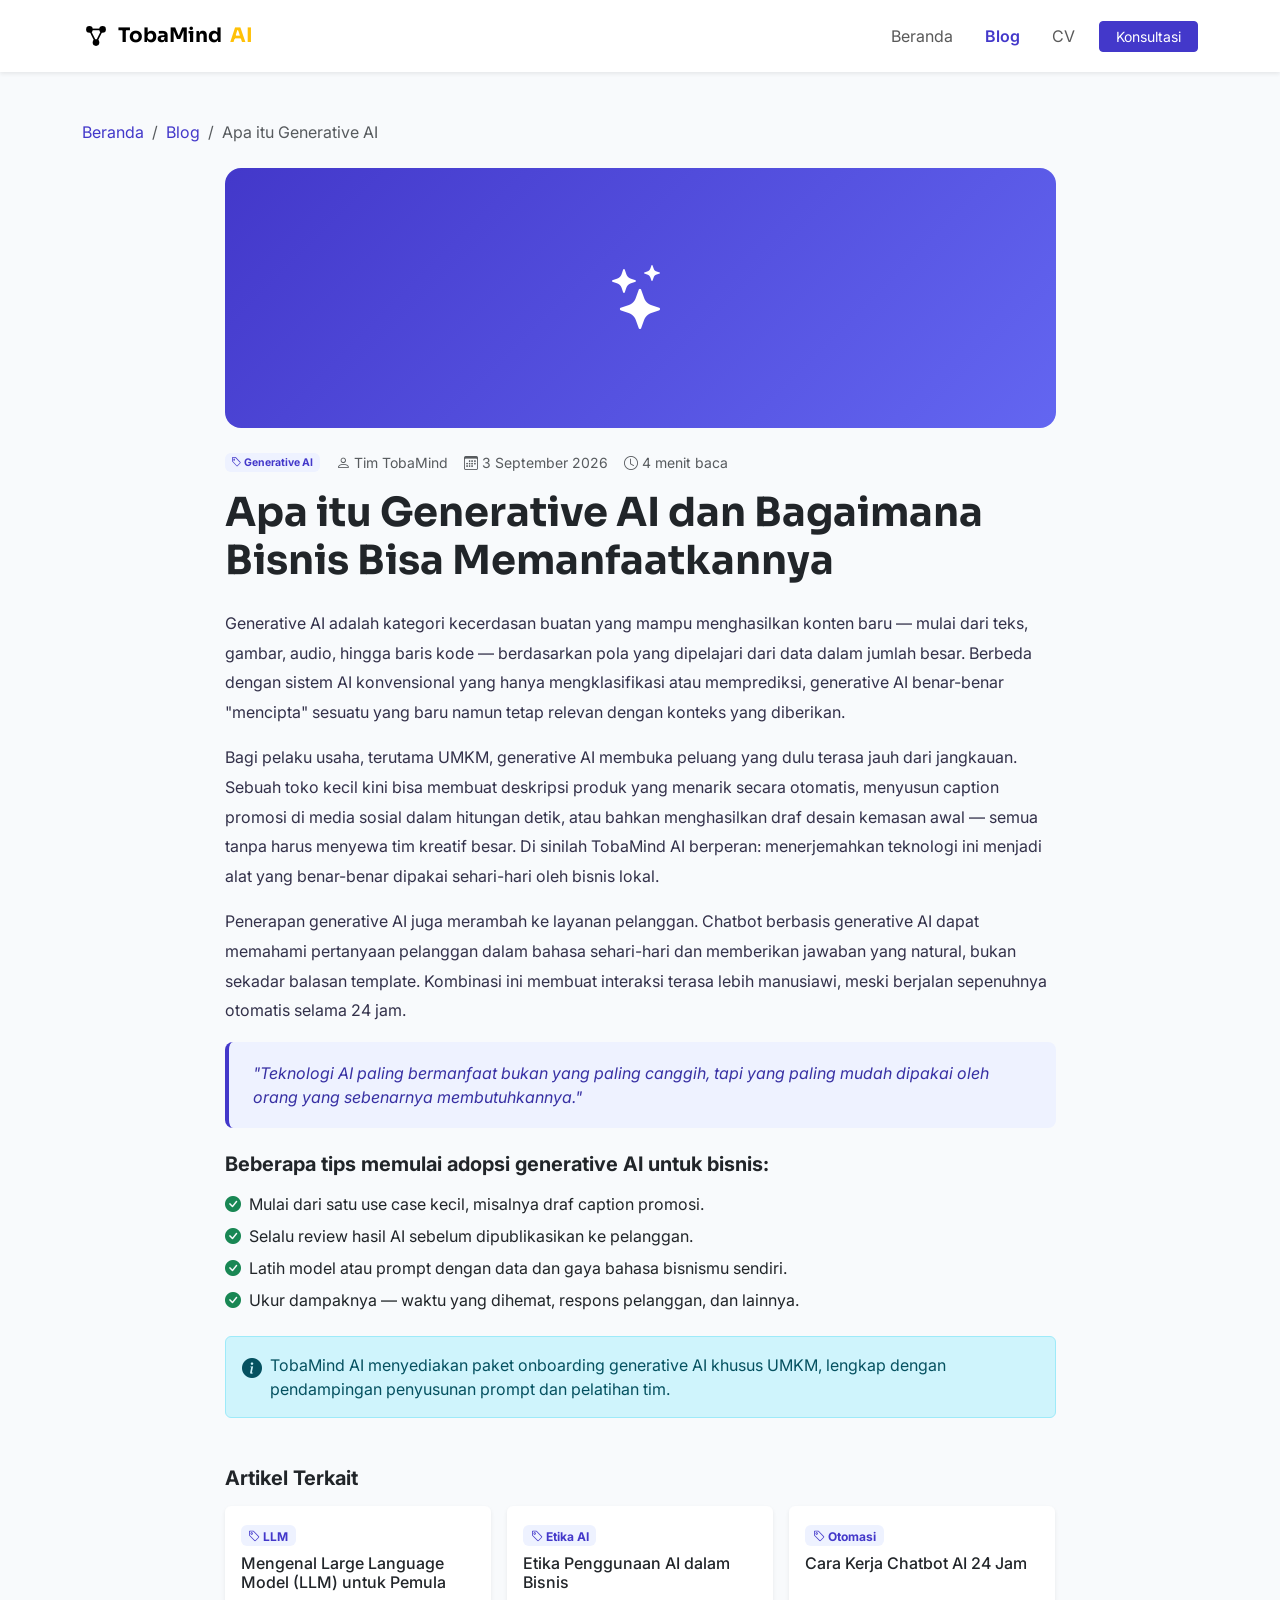
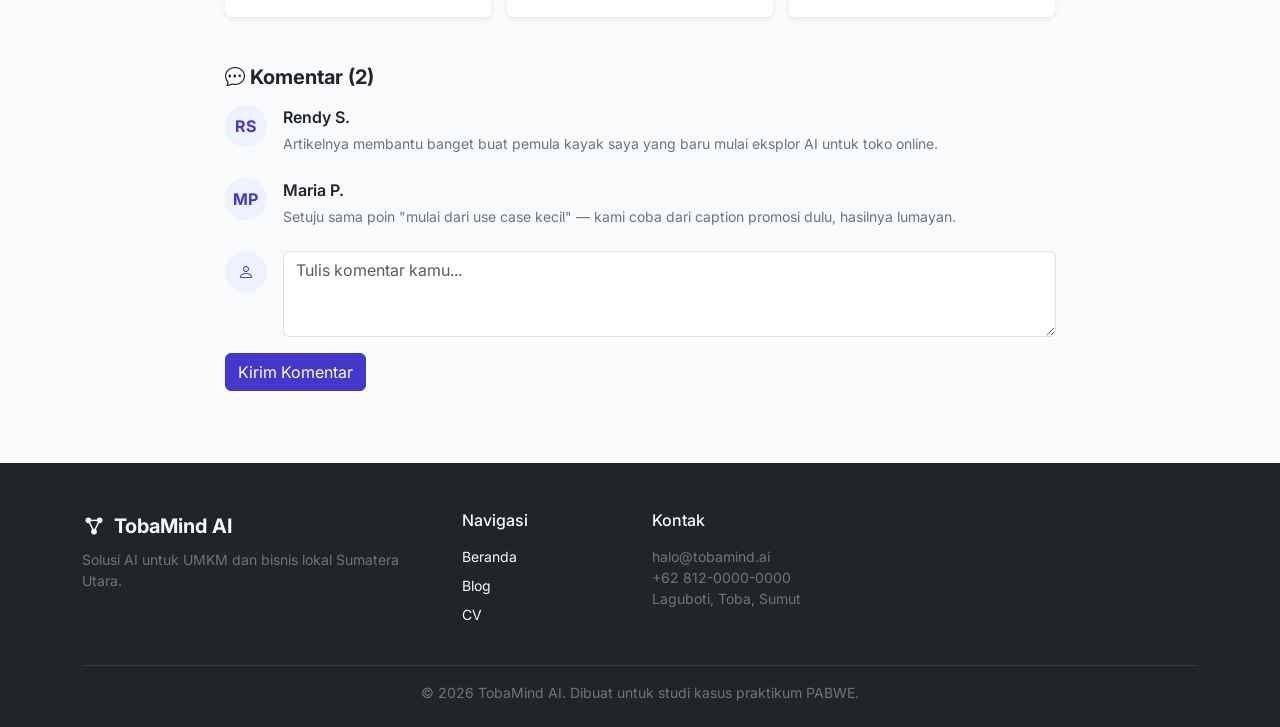
==== blog-detail.html @ 54219b72 "Perrcobaan 1" ====
<!doctype html>
<html lang="id">
<head>
  <meta charset="UTF-8" />
  <meta name="viewport" content="width=device-width, initial-scale=1.0" />
  <title>Apa itu Generative AI? — Blog TobaMind AI</title>

  <link rel="preconnect" href="https://fonts.googleapis.com" />
  <link href="https://fonts.googleapis.com/css2?family=Inter:wght@400;500;600&family=Sora:wght@600;700;800&display=swap" rel="stylesheet" />

  <link href="https://cdn.jsdelivr.net/npm/bootstrap@5.3.3/dist/css/bootstrap.min.css" rel="stylesheet" />
  <link rel="stylesheet" href="https://cdn.jsdelivr.net/npm/bootstrap-icons@1.11.3/font/bootstrap-icons.css" />

  <style>
    :root {
      --brand: #4338ca;
      --brand-dark: #3730a3;
      --brand-soft: #eef2ff;
      --accent: #f59e0b;
    }
    body { font-family: "Inter", sans-serif; background: #f8fafc; }
    h1, h2, h3, .navbar-brand, .fw-display { font-family: "Sora", sans-serif; }
    .btn-brand { background: var(--brand); border-color: var(--brand); color: #fff; }
    .btn-brand:hover { background: var(--brand-dark); border-color: var(--brand-dark); color: #fff; }
    .text-brand { color: var(--brand) !important; }
    .bg-brand-soft { background: var(--brand-soft) !important; }
    .cover-banner {
      background: linear-gradient(135deg, #4338ca, #6366f1);
      border-radius: 1rem;
      min-height: 260px;
      display: flex;
      align-items: center;
      justify-content: center;
      color: #fff;
      font-size: 4rem;
    }
    .article-body p { line-height: 1.85; color: #33314a; }
    blockquote {
      border-left: 4px solid var(--brand);
      background: var(--brand-soft);
      padding: 1.2rem 1.5rem;
      border-radius: .5rem;
      font-style: italic;
      color: #3730a3;
    }
    .avatar-circle {
      width: 42px; height: 42px; border-radius: 50%;
      background: var(--brand-soft); color: var(--brand);
      display: flex; align-items: center; justify-content: center;
      font-weight: 700; flex-shrink: 0;
    }
    .related-card { transition: transform .2s ease; }
    .related-card:hover { transform: translateY(-4px); }
  </style>
</head>
<body>

  <!-- NAVBAR -->
  <nav class="navbar navbar-expand-lg bg-white shadow-sm sticky-top">
    <div class="container py-2">
      <a class="navbar-brand d-flex align-items-center gap-2 fw-bold" href="index.html">
        <svg width="28" height="28" viewBox="0 0 34 34" xmlns="http://www.w3.org/2000/svg">
          <circle cx="9" cy="9" r="4" fill="currentColor" />
          <circle cx="25" cy="9" r="4" fill="currentColor" />
          <circle cx="17" cy="25" r="4" fill="currentColor" />
          <line x1="9" y1="9" x2="25" y2="9" stroke="currentColor" stroke-width="2" />
          <line x1="9" y1="9" x2="17" y2="25" stroke="currentColor" stroke-width="2" />
          <line x1="25" y1="9" x2="17" y2="25" stroke="currentColor" stroke-width="2" />
        </svg>
        TobaMind <span class="text-warning">AI</span>
      </a>
      <button class="navbar-toggler" type="button" data-bs-toggle="collapse" data-bs-target="#navMain" aria-label="Toggle navigation">
        <span class="navbar-toggler-icon"></span>
      </button>
      <div class="collapse navbar-collapse" id="navMain">
        <ul class="navbar-nav ms-auto align-items-lg-center gap-lg-3">
          <li class="nav-item"><a class="nav-link" href="index.html">Beranda</a></li>
          <li class="nav-item"><a class="nav-link fw-semibold text-brand" href="blog.html">Blog</a></li>
          <li class="nav-item"><a class="nav-link" href="cv.html">CV</a></li>
          <li class="nav-item"><a class="btn btn-brand btn-sm px-3 mt-2 mt-lg-0" href="index.html#kontak">Konsultasi</a></li>
        </ul>
      </div>
    </div>
  </nav>

  <div class="container py-5">

    <!-- Breadcrumb -->
    <nav aria-label="breadcrumb" class="mb-4">
      <ol class="breadcrumb small">
        <li class="breadcrumb-item"><a href="index.html" class="text-brand text-decoration-none">Beranda</a></li>
        <li class="breadcrumb-item"><a href="blog.html" class="text-brand text-decoration-none">Blog</a></li>
        <li class="breadcrumb-item active" aria-current="page">Apa itu Generative AI</li>
      </ol>
    </nav>

    <div class="row justify-content-center">
      <div class="col-lg-9">

        <!-- Cover -->
        <div class="cover-banner mb-4">
          <i class="bi bi-stars"></i>
        </div>

        <!-- Meta -->
        <div class="d-flex flex-wrap align-items-center gap-3 small text-muted mb-3">
          <span class="badge bg-brand-soft text-brand"><i class="bi bi-tag"></i> Generative AI</span>
          <span><i class="bi bi-person"></i> Tim TobaMind</span>
          <span><i class="bi bi-calendar3"></i> 3 September 2026</span>
          <span><i class="bi bi-clock"></i> 4 menit baca</span>
        </div>

        <h1 class="fw-display fw-bold mb-4">Apa itu Generative AI dan Bagaimana Bisnis Bisa Memanfaatkannya</h1>

        <article class="article-body">
          <p>
            Generative AI adalah kategori kecerdasan buatan yang mampu menghasilkan konten baru —
            mulai dari teks, gambar, audio, hingga baris kode — berdasarkan pola yang dipelajari
            dari data dalam jumlah besar. Berbeda dengan sistem AI konvensional yang hanya
            mengklasifikasi atau memprediksi, generative AI benar-benar "mencipta" sesuatu yang
            baru namun tetap relevan dengan konteks yang diberikan.
          </p>
          <p>
            Bagi pelaku usaha, terutama UMKM, generative AI membuka peluang yang dulu terasa
            jauh dari jangkauan. Sebuah toko kecil kini bisa membuat deskripsi produk yang menarik
            secara otomatis, menyusun caption promosi di media sosial dalam hitungan detik, atau
            bahkan menghasilkan draf desain kemasan awal — semua tanpa harus menyewa tim kreatif
            besar. Di sinilah TobaMind AI berperan: menerjemahkan teknologi ini menjadi alat yang
            benar-benar dipakai sehari-hari oleh bisnis lokal.
          </p>
          <p>
            Penerapan generative AI juga merambah ke layanan pelanggan. Chatbot berbasis generative
            AI dapat memahami pertanyaan pelanggan dalam bahasa sehari-hari dan memberikan jawaban
            yang natural, bukan sekadar balasan template. Kombinasi ini membuat interaksi terasa
            lebih manusiawi, meski berjalan sepenuhnya otomatis selama 24 jam.
          </p>

          <blockquote>
            "Teknologi AI paling bermanfaat bukan yang paling canggih, tapi yang paling mudah dipakai
            oleh orang yang sebenarnya membutuhkannya."
          </blockquote>

          <h5 class="fw-bold mt-4 mb-3">Beberapa tips memulai adopsi generative AI untuk bisnis:</h5>
          <ul class="list-unstyled">
            <li class="mb-2"><i class="bi bi-check-circle-fill text-success me-2"></i>Mulai dari satu use case kecil, misalnya draf caption promosi.</li>
            <li class="mb-2"><i class="bi bi-check-circle-fill text-success me-2"></i>Selalu review hasil AI sebelum dipublikasikan ke pelanggan.</li>
            <li class="mb-2"><i class="bi bi-check-circle-fill text-success me-2"></i>Latih model atau prompt dengan data dan gaya bahasa bisnismu sendiri.</li>
            <li class="mb-2"><i class="bi bi-check-circle-fill text-success me-2"></i>Ukur dampaknya — waktu yang dihemat, respons pelanggan, dan lainnya.</li>
          </ul>

          <div class="alert alert-info d-flex gap-2 mt-4" role="alert">
            <i class="bi bi-info-circle-fill fs-5"></i>
            <div>
              TobaMind AI menyediakan paket onboarding generative AI khusus UMKM, lengkap dengan
              pendampingan penyusunan prompt dan pelatihan tim.
            </div>
          </div>
        </article>

        <!-- Artikel terkait -->
        <h5 class="fw-bold mt-5 mb-3">Artikel Terkait</h5>
        <div class="row g-3 mb-5">
          <div class="col-md-4">
            <div class="card related-card h-100 border-0 shadow-sm">
              <div class="card-body">
                <span class="badge bg-brand-soft text-brand mb-2"><i class="bi bi-tag"></i> LLM</span>
                <h6 class="card-title"><a href="blog.html" class="text-dark text-decoration-none">Mengenal Large Language Model (LLM) untuk Pemula</a></h6>
              </div>
            </div>
          </div>
          <div class="col-md-4">
            <div class="card related-card h-100 border-0 shadow-sm">
              <div class="card-body">
                <span class="badge bg-brand-soft text-brand mb-2"><i class="bi bi-tag"></i> Etika AI</span>
                <h6 class="card-title"><a href="blog.html" class="text-dark text-decoration-none">Etika Penggunaan AI dalam Bisnis</a></h6>
              </div>
            </div>
          </div>
          <div class="col-md-4">
            <div class="card related-card h-100 border-0 shadow-sm">
              <div class="card-body">
                <span class="badge bg-brand-soft text-brand mb-2"><i class="bi bi-tag"></i> Otomasi</span>
                <h6 class="card-title"><a href="blog.html" class="text-dark text-decoration-none">Cara Kerja Chatbot AI 24 Jam</a></h6>
              </div>
            </div>
          </div>
        </div>

        <!-- Komentar -->
        <h5 class="fw-bold mb-3"><i class="bi bi-chat-dots"></i> Komentar (2)</h5>

        <div class="d-flex gap-3 mb-4">
          <div class="avatar-circle">RS</div>
          <div>
            <p class="fw-semibold mb-1">Rendy S.</p>
            <p class="text-secondary small mb-0">Artikelnya membantu banget buat pemula kayak saya yang baru mulai eksplor AI untuk toko online.</p>
          </div>
        </div>
        <div class="d-flex gap-3 mb-4">
          <div class="avatar-circle">MP</div>
          <div>
            <p class="fw-semibold mb-1">Maria P.</p>
            <p class="text-secondary small mb-0">Setuju sama poin "mulai dari use case kecil" — kami coba dari caption promosi dulu, hasilnya lumayan.</p>
          </div>
        </div>

        <form class="mt-4" onsubmit="return false;">
          <div class="mb-3 d-flex gap-3 align-items-start">
            <div class="avatar-circle"><i class="bi bi-person"></i></div>
            <textarea class="form-control" rows="3" placeholder="Tulis komentar kamu..."></textarea>
          </div>
          <button type="submit" class="btn btn-brand">Kirim Komentar</button>
        </form>

      </div>
    </div>
  </div>

  <!-- FOOTER -->
  <footer class="bg-dark text-light pt-5 pb-4 mt-4">
    <div class="container">
      <div class="row g-4">
        <div class="col-lg-4">
          <div class="d-flex align-items-center gap-2 fw-bold fs-5 mb-2">
            <svg width="24" height="24" viewBox="0 0 34 34" xmlns="http://www.w3.org/2000/svg">
              <circle cx="9" cy="9" r="4" fill="currentColor" />
              <circle cx="25" cy="9" r="4" fill="currentColor" />
              <circle cx="17" cy="25" r="4" fill="currentColor" />
              <line x1="9" y1="9" x2="25" y2="9" stroke="currentColor" stroke-width="2" />
              <line x1="9" y1="9" x2="17" y2="25" stroke="currentColor" stroke-width="2" />
              <line x1="25" y1="9" x2="17" y2="25" stroke="currentColor" stroke-width="2" />
            </svg>
            TobaMind AI
          </div>
          <p class="text-secondary small">Solusi AI untuk UMKM dan bisnis lokal Sumatera Utara.</p>
        </div>
        <div class="col-6 col-lg-2">
          <h6 class="mb-3">Navigasi</h6>
          <ul class="list-unstyled small">
            <li class="mb-2"><a href="index.html" class="link-light link-underline-opacity-0 text-decoration-none">Beranda</a></li>
            <li class="mb-2"><a href="blog.html" class="link-light link-underline-opacity-0 text-decoration-none">Blog</a></li>
            <li class="mb-2"><a href="cv.html" class="link-light link-underline-opacity-0 text-decoration-none">CV</a></li>
          </ul>
        </div>
        <div class="col-6 col-lg-3">
          <h6 class="mb-3">Kontak</h6>
          <p class="text-secondary small mb-0">halo@tobamind.ai<br />+62 812-0000-0000<br />Laguboti, Toba, Sumut</p>
        </div>
      </div>
      <hr class="border-secondary mt-4 mb-3" />
      <p class="text-center text-secondary small mb-0">&copy; 2026 TobaMind AI. Dibuat untuk studi kasus praktikum PABWE.</p>
    </div>
  </footer>

  <script src="https://cdn.jsdelivr.net/npm/bootstrap@5.3.3/dist/js/bootstrap.bundle.min.js"></script>
</body>
</html>
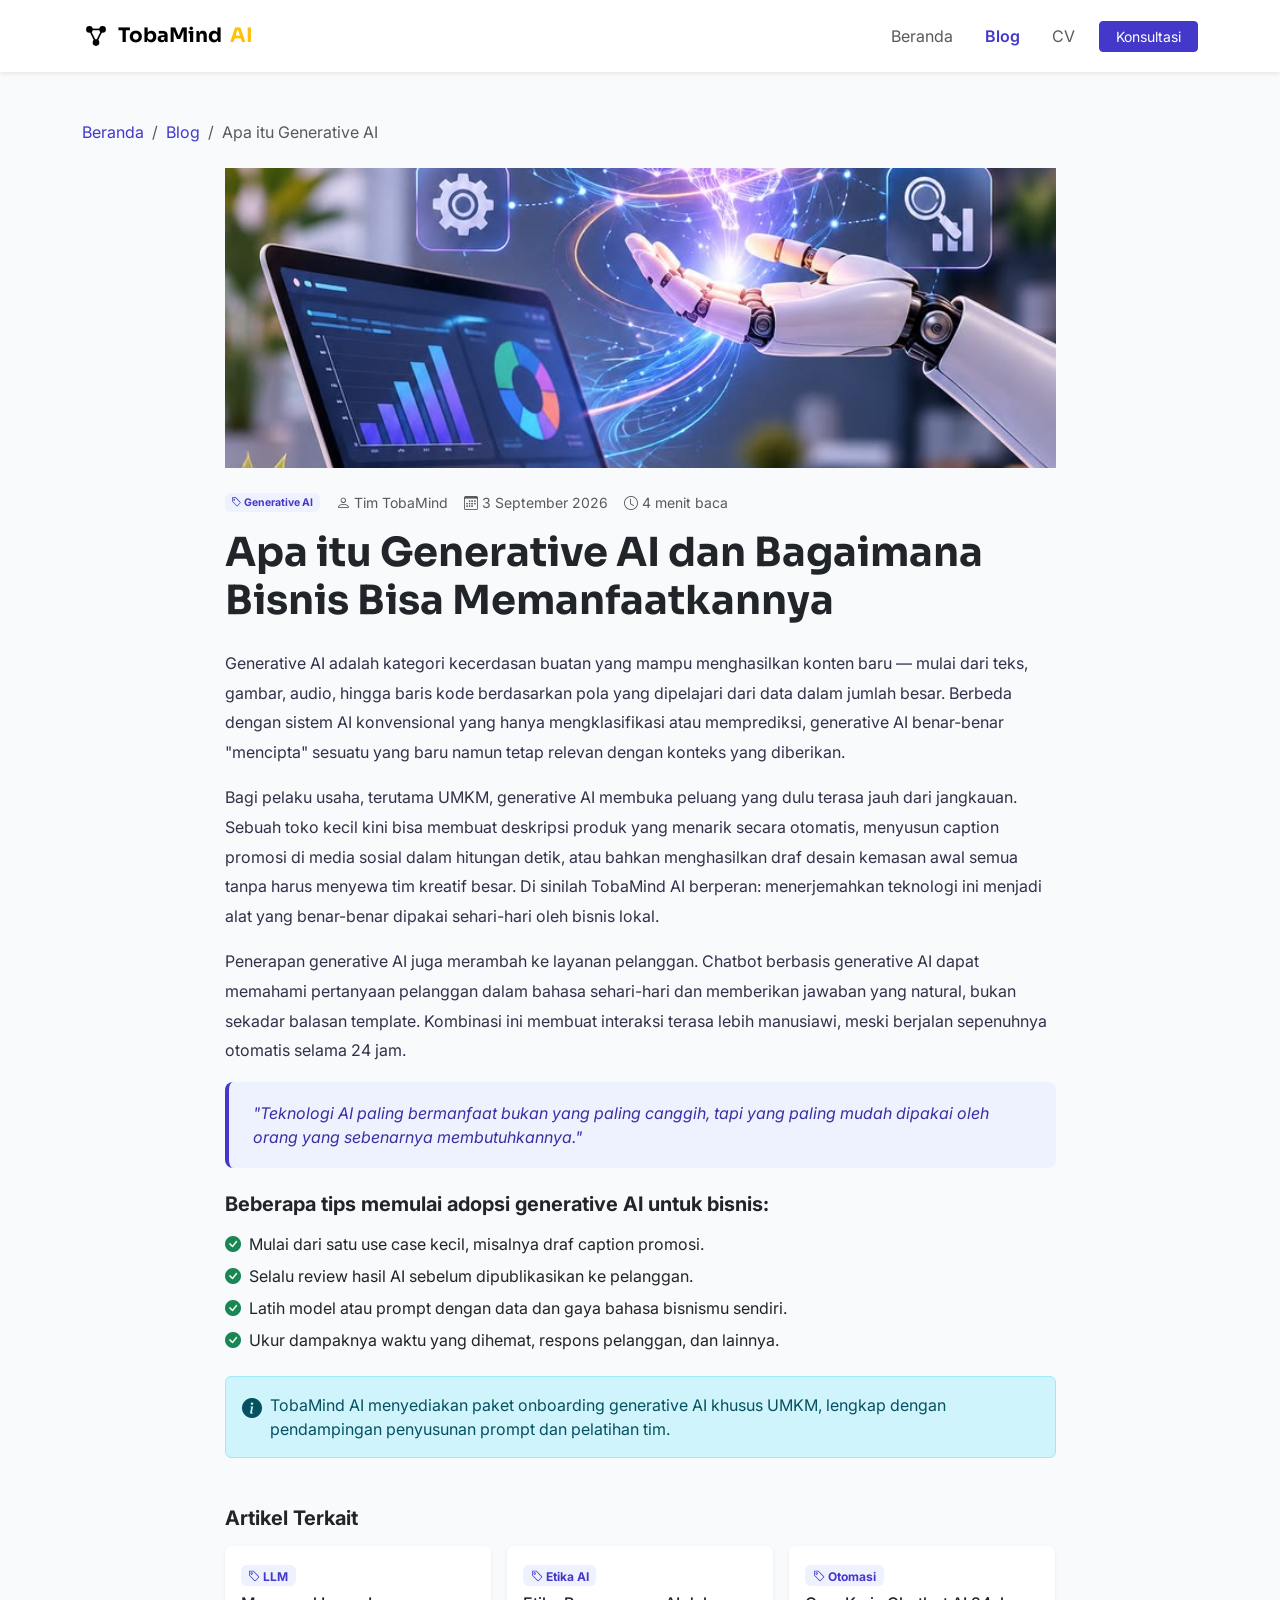
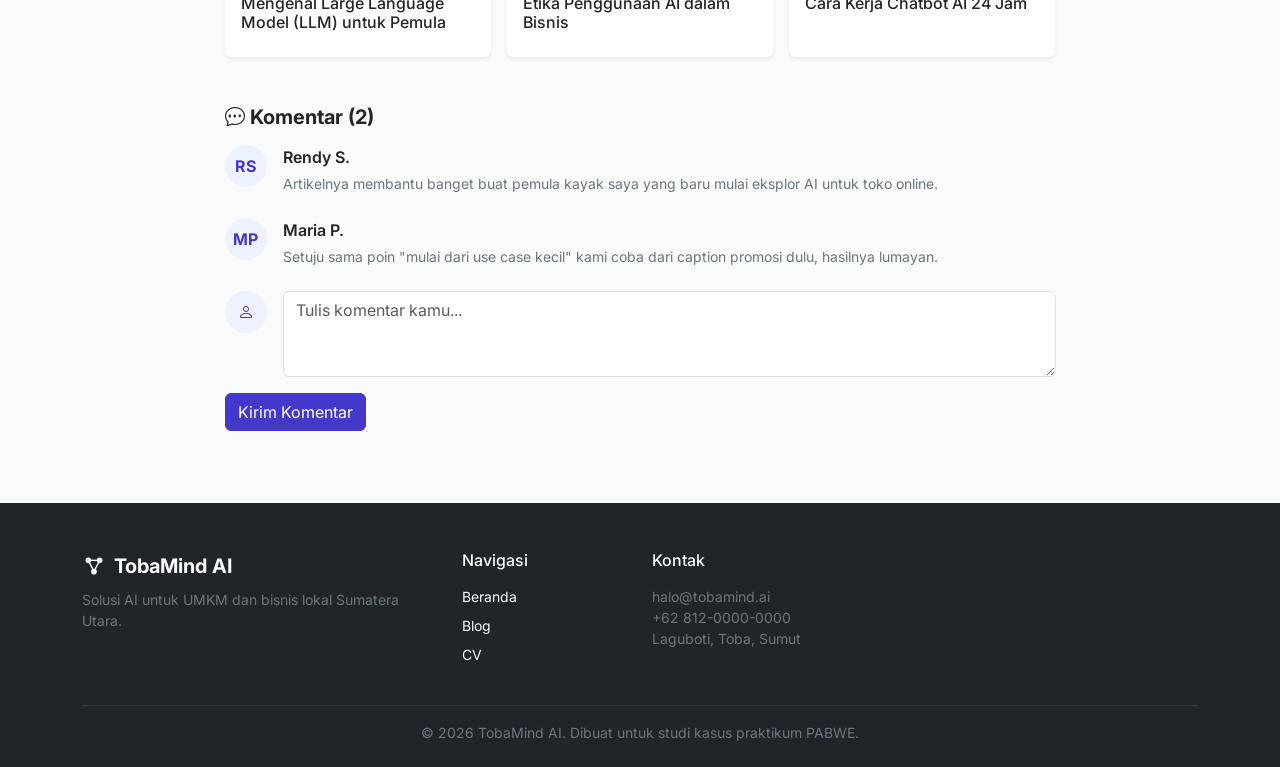
==== commit 670a12cf: "Perbaikan3" ====
--- a/blog-detail.html
+++ b/blog-detail.html
@@ -3,7 +3,7 @@
 <head>
   <meta charset="UTF-8" />
   <meta name="viewport" content="width=device-width, initial-scale=1.0" />
-  <title>Apa itu Generative AI? — Blog TobaMind AI</title>
+  <title>Apa itu Generative AI? Blog TobaMind AI</title>
 
   <link rel="preconnect" href="https://fonts.googleapis.com" />
   <link href="https://fonts.googleapis.com/css2?family=Inter:wght@400;500;600&family=Sora:wght@600;700;800&display=swap" rel="stylesheet" />
@@ -25,14 +25,20 @@
     .text-brand { color: var(--brand) !important; }
     .bg-brand-soft { background: var(--brand-soft) !important; }
     .cover-banner {
-      background: linear-gradient(135deg, #4338ca, #6366f1);
-      border-radius: 1rem;
-      min-height: 260px;
-      display: flex;
-      align-items: center;
-      justify-content: center;
-      color: #fff;
-      font-size: 4rem;
+      width: 100%;
+      height: 300px;
+      border-radius: var(--radius);
+      overflow: hidden;
+      position: relative;
+    }
+
+    .cover-banner img {
+      width: 100%;
+      height: 100%;
+      max-width: none;
+      object-fit: cover;
+      object-position: center;
+      display: block;
     }
     .article-body p { line-height: 1.85; color: #33314a; }
     blockquote {
@@ -99,7 +105,7 @@
 
         <!-- Cover -->
         <div class="cover-banner mb-4">
-          <i class="bi bi-stars"></i>
+          <img src="assets/images/Layar1.jpg" alt="Generative AI">
         </div>
 
         <!-- Meta -->
@@ -108,14 +114,16 @@
           <span><i class="bi bi-person"></i> Tim TobaMind</span>
           <span><i class="bi bi-calendar3"></i> 3 September 2026</span>
           <span><i class="bi bi-clock"></i> 4 menit baca</span>
+          
         </div>
 
         <h1 class="fw-display fw-bold mb-4">Apa itu Generative AI dan Bagaimana Bisnis Bisa Memanfaatkannya</h1>
+        
 
         <article class="article-body">
           <p>
             Generative AI adalah kategori kecerdasan buatan yang mampu menghasilkan konten baru —
-            mulai dari teks, gambar, audio, hingga baris kode — berdasarkan pola yang dipelajari
+            mulai dari teks, gambar, audio, hingga baris kode berdasarkan pola yang dipelajari
             dari data dalam jumlah besar. Berbeda dengan sistem AI konvensional yang hanya
             mengklasifikasi atau memprediksi, generative AI benar-benar "mencipta" sesuatu yang
             baru namun tetap relevan dengan konteks yang diberikan.
@@ -124,7 +132,7 @@
             Bagi pelaku usaha, terutama UMKM, generative AI membuka peluang yang dulu terasa
             jauh dari jangkauan. Sebuah toko kecil kini bisa membuat deskripsi produk yang menarik
             secara otomatis, menyusun caption promosi di media sosial dalam hitungan detik, atau
-            bahkan menghasilkan draf desain kemasan awal — semua tanpa harus menyewa tim kreatif
+            bahkan menghasilkan draf desain kemasan awal semua tanpa harus menyewa tim kreatif
             besar. Di sinilah TobaMind AI berperan: menerjemahkan teknologi ini menjadi alat yang
             benar-benar dipakai sehari-hari oleh bisnis lokal.
           </p>
@@ -145,7 +153,7 @@
             <li class="mb-2"><i class="bi bi-check-circle-fill text-success me-2"></i>Mulai dari satu use case kecil, misalnya draf caption promosi.</li>
             <li class="mb-2"><i class="bi bi-check-circle-fill text-success me-2"></i>Selalu review hasil AI sebelum dipublikasikan ke pelanggan.</li>
             <li class="mb-2"><i class="bi bi-check-circle-fill text-success me-2"></i>Latih model atau prompt dengan data dan gaya bahasa bisnismu sendiri.</li>
-            <li class="mb-2"><i class="bi bi-check-circle-fill text-success me-2"></i>Ukur dampaknya — waktu yang dihemat, respons pelanggan, dan lainnya.</li>
+            <li class="mb-2"><i class="bi bi-check-circle-fill text-success me-2"></i>Ukur dampaknya waktu yang dihemat, respons pelanggan, dan lainnya.</li>
           </ul>
 
           <div class="alert alert-info d-flex gap-2 mt-4" role="alert">
@@ -200,7 +208,7 @@
           <div class="avatar-circle">MP</div>
           <div>
             <p class="fw-semibold mb-1">Maria P.</p>
-            <p class="text-secondary small mb-0">Setuju sama poin "mulai dari use case kecil" — kami coba dari caption promosi dulu, hasilnya lumayan.</p>
+            <p class="text-secondary small mb-0">Setuju sama poin "mulai dari use case kecil" kami coba dari caption promosi dulu, hasilnya lumayan.</p>
           </div>
         </div>
 
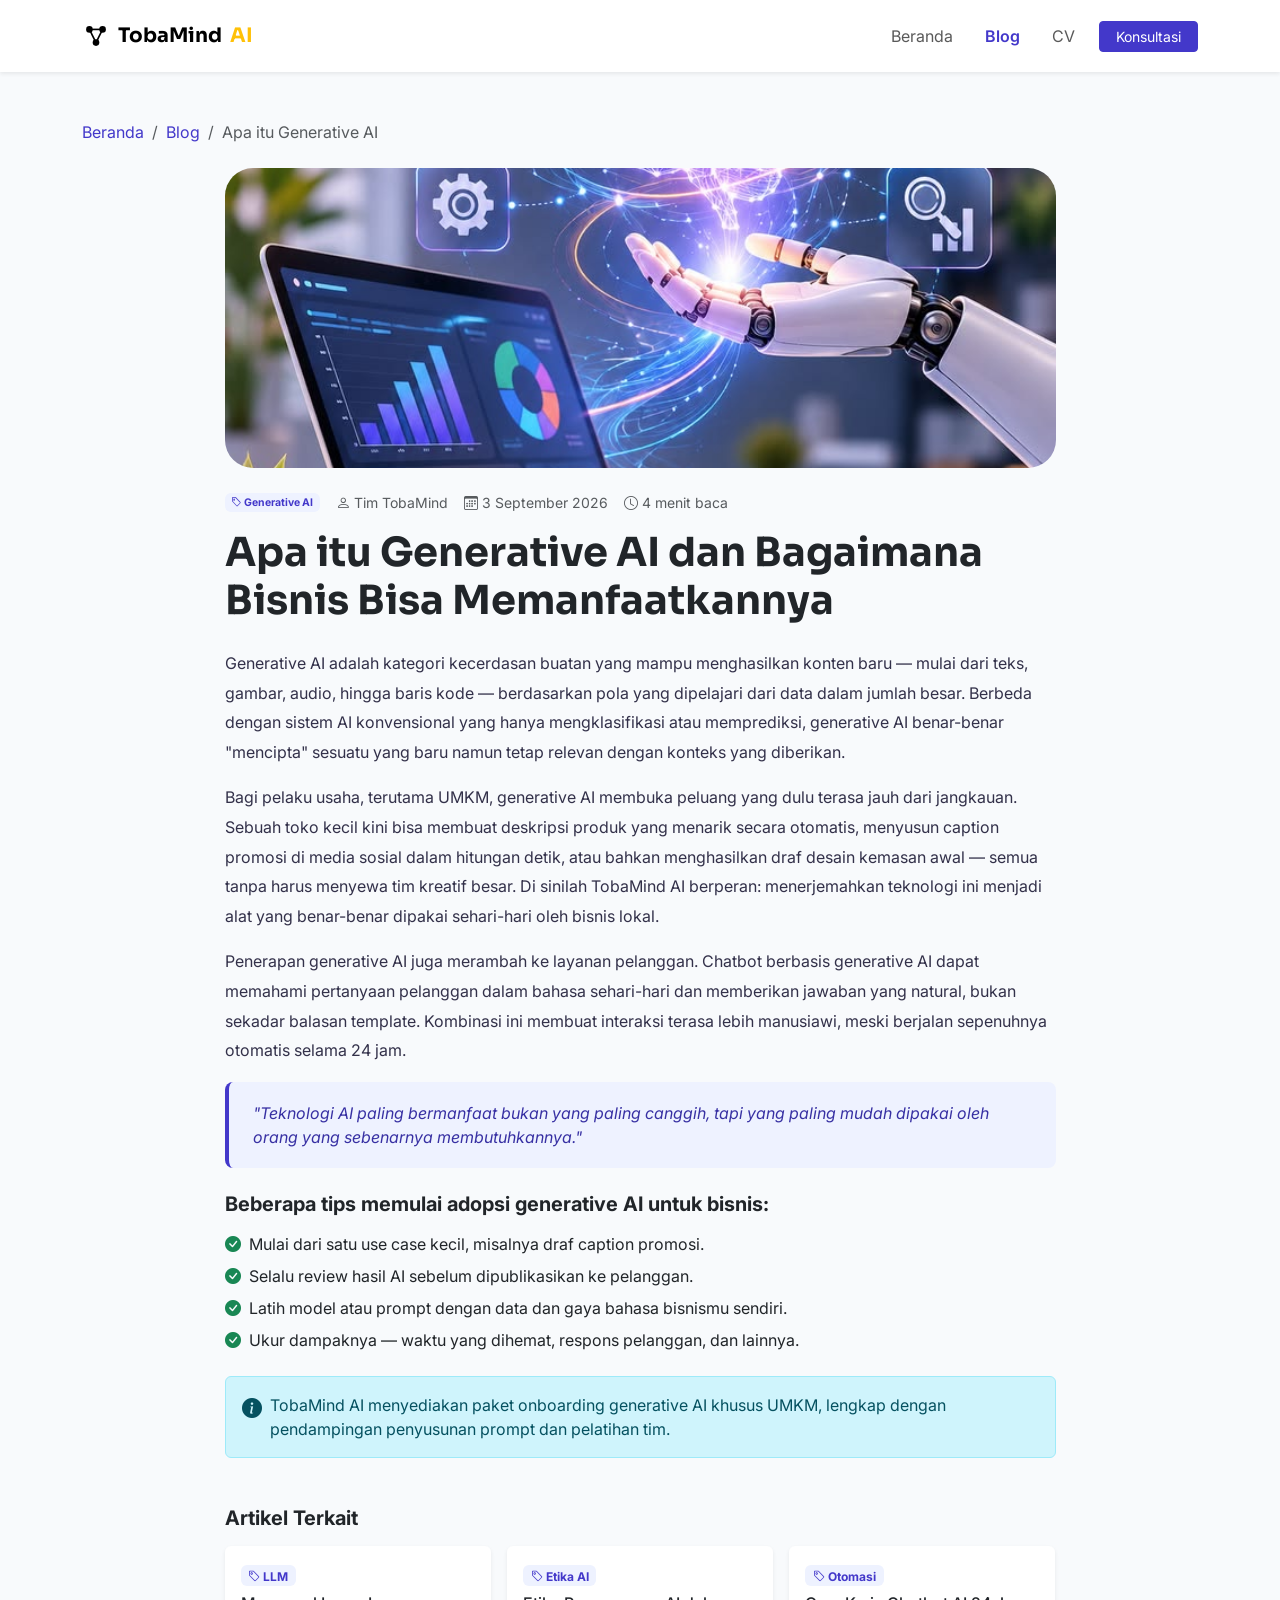
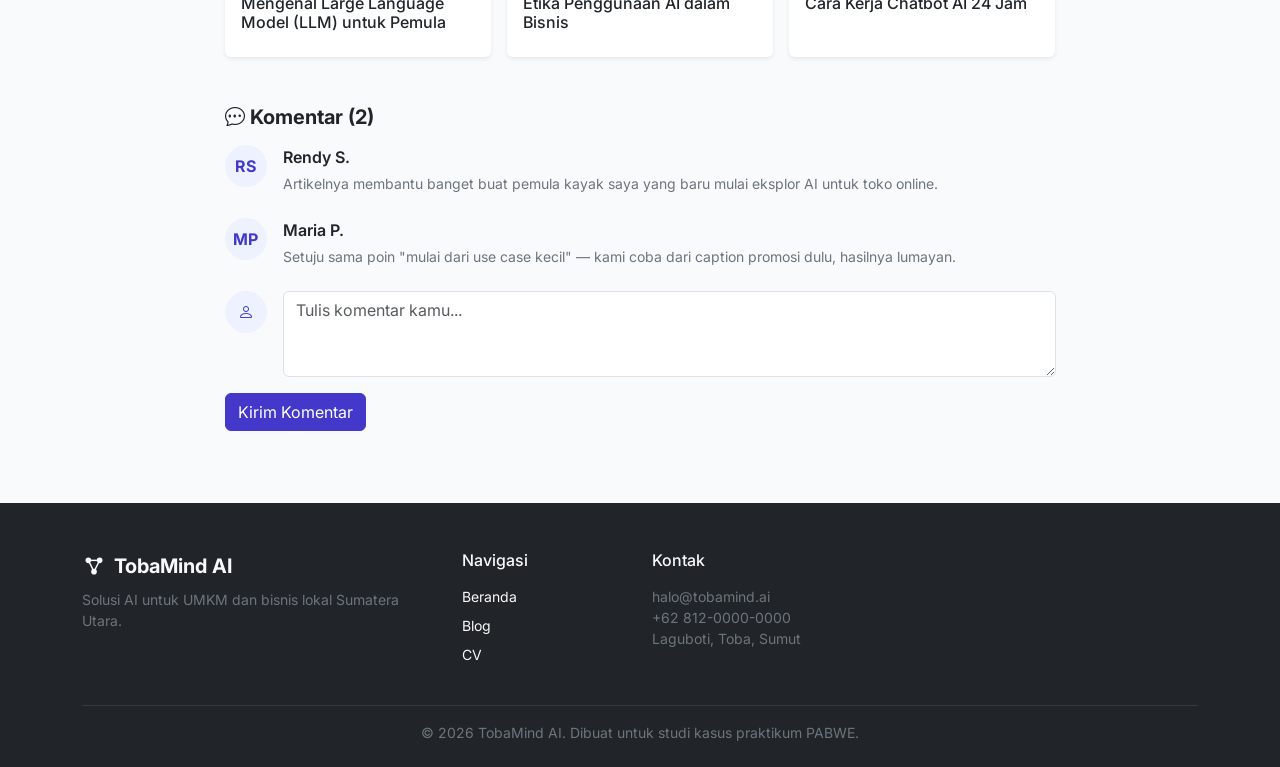
==== commit aec6779e: "Perbaikan3" ====
--- a/blog-detail.html
+++ b/blog-detail.html
@@ -3,7 +3,7 @@
 <head>
   <meta charset="UTF-8" />
   <meta name="viewport" content="width=device-width, initial-scale=1.0" />
-  <title>Apa itu Generative AI? Blog TobaMind AI</title>
+  <title>Apa itu Generative AI? — Blog TobaMind AI</title>
 
   <link rel="preconnect" href="https://fonts.googleapis.com" />
   <link href="https://fonts.googleapis.com/css2?family=Inter:wght@400;500;600&family=Sora:wght@600;700;800&display=swap" rel="stylesheet" />
@@ -27,7 +27,7 @@
     .cover-banner {
       width: 100%;
       height: 300px;
-      border-radius: var(--radius);
+      border-radius: 1.75rem; /* fix: var(--radius) sebelumnya tidak terdefinisi di file ini */
       overflow: hidden;
       position: relative;
     }
@@ -89,7 +89,8 @@
     </div>
   </nav>
 
-  <div class="container py-5">
+  <!-- konten utama halaman (semantic: <main>) -->
+  <main class="container py-5">
 
     <!-- Breadcrumb -->
     <nav aria-label="breadcrumb" class="mb-4">
@@ -105,7 +106,7 @@
 
         <!-- Cover -->
         <div class="cover-banner mb-4">
-          <img src="assets/images/Layar1.jpg" alt="Generative AI">
+          <img src="assets/img/Layar1.jpg" alt="Generative AI">
         </div>
 
         <!-- Meta -->
@@ -123,7 +124,7 @@
         <article class="article-body">
           <p>
             Generative AI adalah kategori kecerdasan buatan yang mampu menghasilkan konten baru —
-            mulai dari teks, gambar, audio, hingga baris kode berdasarkan pola yang dipelajari
+            mulai dari teks, gambar, audio, hingga baris kode — berdasarkan pola yang dipelajari
             dari data dalam jumlah besar. Berbeda dengan sistem AI konvensional yang hanya
             mengklasifikasi atau memprediksi, generative AI benar-benar "mencipta" sesuatu yang
             baru namun tetap relevan dengan konteks yang diberikan.
@@ -132,7 +133,7 @@
             Bagi pelaku usaha, terutama UMKM, generative AI membuka peluang yang dulu terasa
             jauh dari jangkauan. Sebuah toko kecil kini bisa membuat deskripsi produk yang menarik
             secara otomatis, menyusun caption promosi di media sosial dalam hitungan detik, atau
-            bahkan menghasilkan draf desain kemasan awal semua tanpa harus menyewa tim kreatif
+            bahkan menghasilkan draf desain kemasan awal — semua tanpa harus menyewa tim kreatif
             besar. Di sinilah TobaMind AI berperan: menerjemahkan teknologi ini menjadi alat yang
             benar-benar dipakai sehari-hari oleh bisnis lokal.
           </p>
@@ -153,7 +154,7 @@
             <li class="mb-2"><i class="bi bi-check-circle-fill text-success me-2"></i>Mulai dari satu use case kecil, misalnya draf caption promosi.</li>
             <li class="mb-2"><i class="bi bi-check-circle-fill text-success me-2"></i>Selalu review hasil AI sebelum dipublikasikan ke pelanggan.</li>
             <li class="mb-2"><i class="bi bi-check-circle-fill text-success me-2"></i>Latih model atau prompt dengan data dan gaya bahasa bisnismu sendiri.</li>
-            <li class="mb-2"><i class="bi bi-check-circle-fill text-success me-2"></i>Ukur dampaknya waktu yang dihemat, respons pelanggan, dan lainnya.</li>
+            <li class="mb-2"><i class="bi bi-check-circle-fill text-success me-2"></i>Ukur dampaknya — waktu yang dihemat, respons pelanggan, dan lainnya.</li>
           </ul>
 
           <div class="alert alert-info d-flex gap-2 mt-4" role="alert">
@@ -166,7 +167,8 @@
         </article>
 
         <!-- Artikel terkait -->
-        <h5 class="fw-bold mt-5 mb-3">Artikel Terkait</h5>
+        <section aria-labelledby="artikel-terkait">
+        <h5 class="fw-bold mt-5 mb-3" id="artikel-terkait">Artikel Terkait</h5>
         <div class="row g-3 mb-5">
           <div class="col-md-4">
             <div class="card related-card h-100 border-0 shadow-sm">
@@ -193,9 +195,11 @@
             </div>
           </div>
         </div>
+        </section>
 
         <!-- Komentar -->
-        <h5 class="fw-bold mb-3"><i class="bi bi-chat-dots"></i> Komentar (2)</h5>
+        <section aria-labelledby="komentar">
+        <h5 class="fw-bold mb-3" id="komentar"><i class="bi bi-chat-dots"></i> Komentar (2)</h5>
 
         <div class="d-flex gap-3 mb-4">
           <div class="avatar-circle">RS</div>
@@ -208,7 +212,7 @@
           <div class="avatar-circle">MP</div>
           <div>
             <p class="fw-semibold mb-1">Maria P.</p>
-            <p class="text-secondary small mb-0">Setuju sama poin "mulai dari use case kecil" kami coba dari caption promosi dulu, hasilnya lumayan.</p>
+            <p class="text-secondary small mb-0">Setuju sama poin "mulai dari use case kecil" — kami coba dari caption promosi dulu, hasilnya lumayan.</p>
           </div>
         </div>
 
@@ -219,10 +223,11 @@
           </div>
           <button type="submit" class="btn btn-brand">Kirim Komentar</button>
         </form>
+        </section>
 
       </div>
     </div>
-  </div>
+  </main>
 
   <!-- FOOTER -->
   <footer class="bg-dark text-light pt-5 pb-4 mt-4">
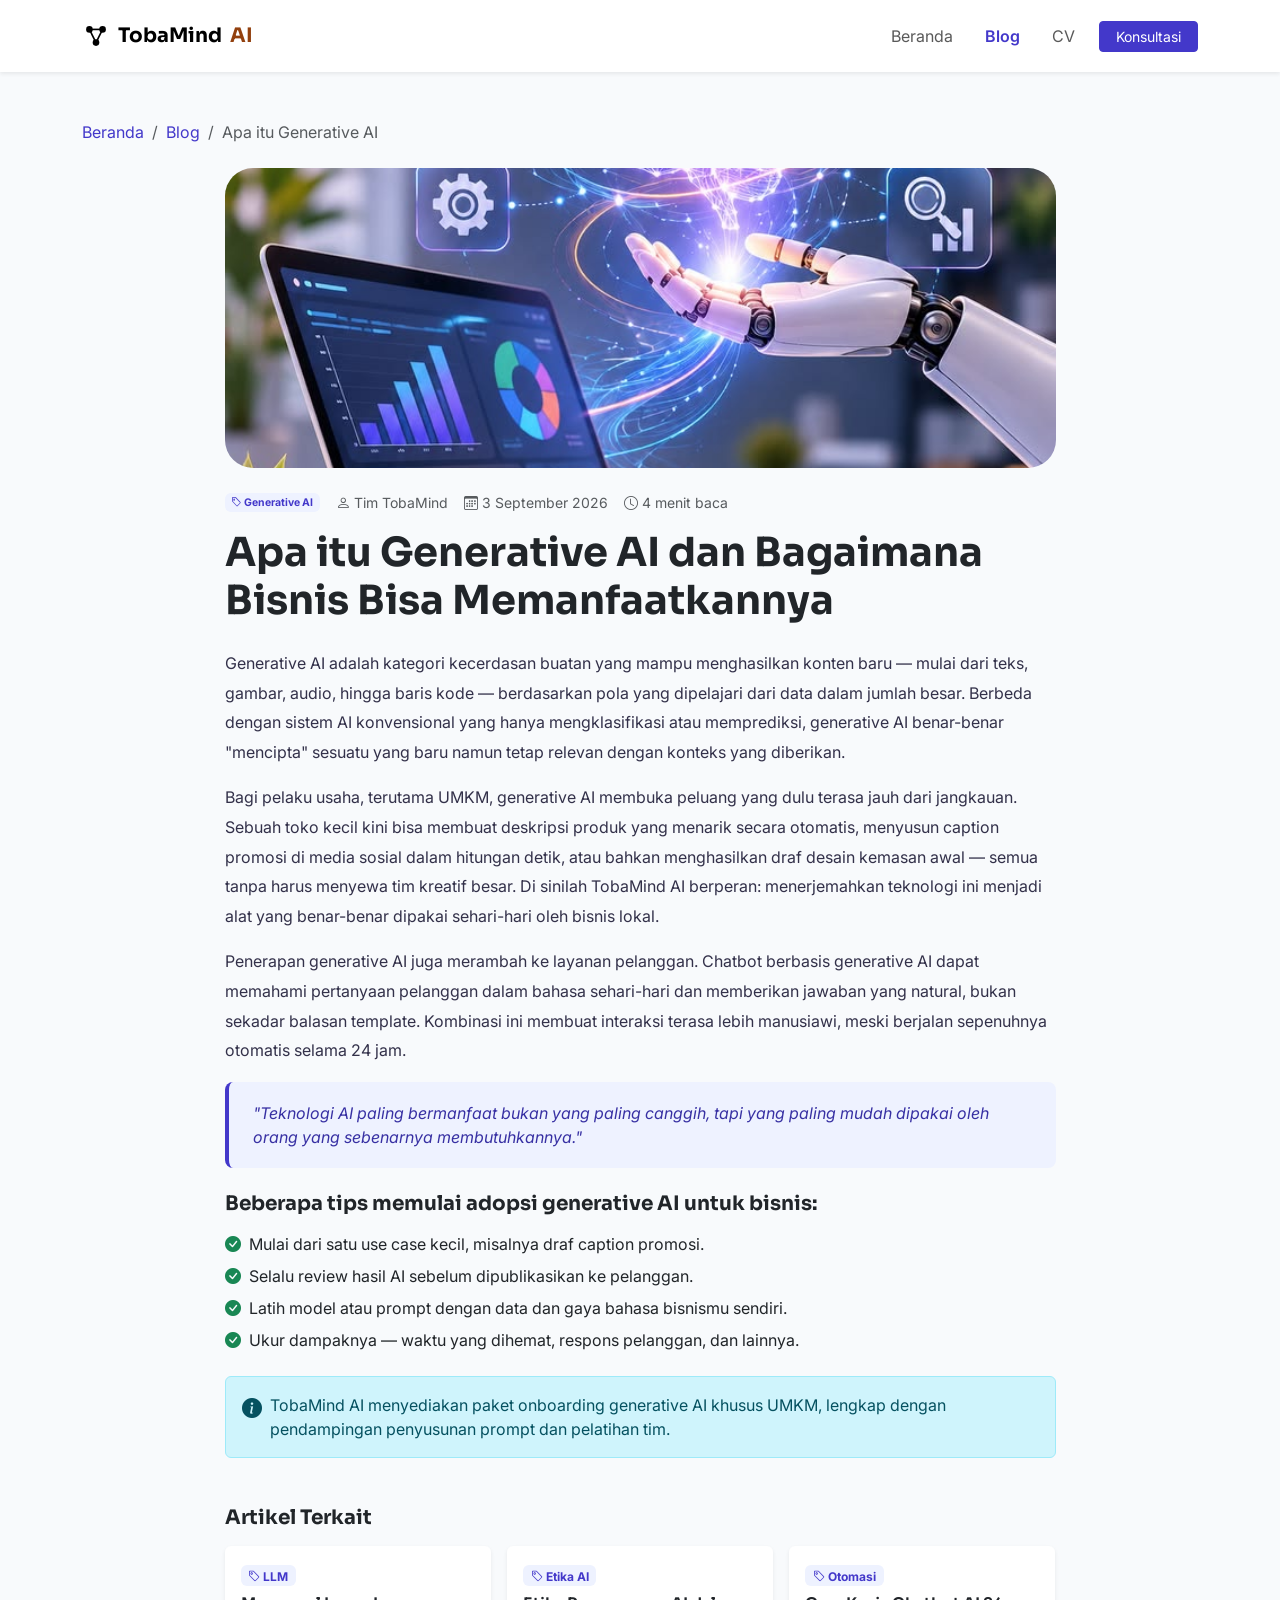
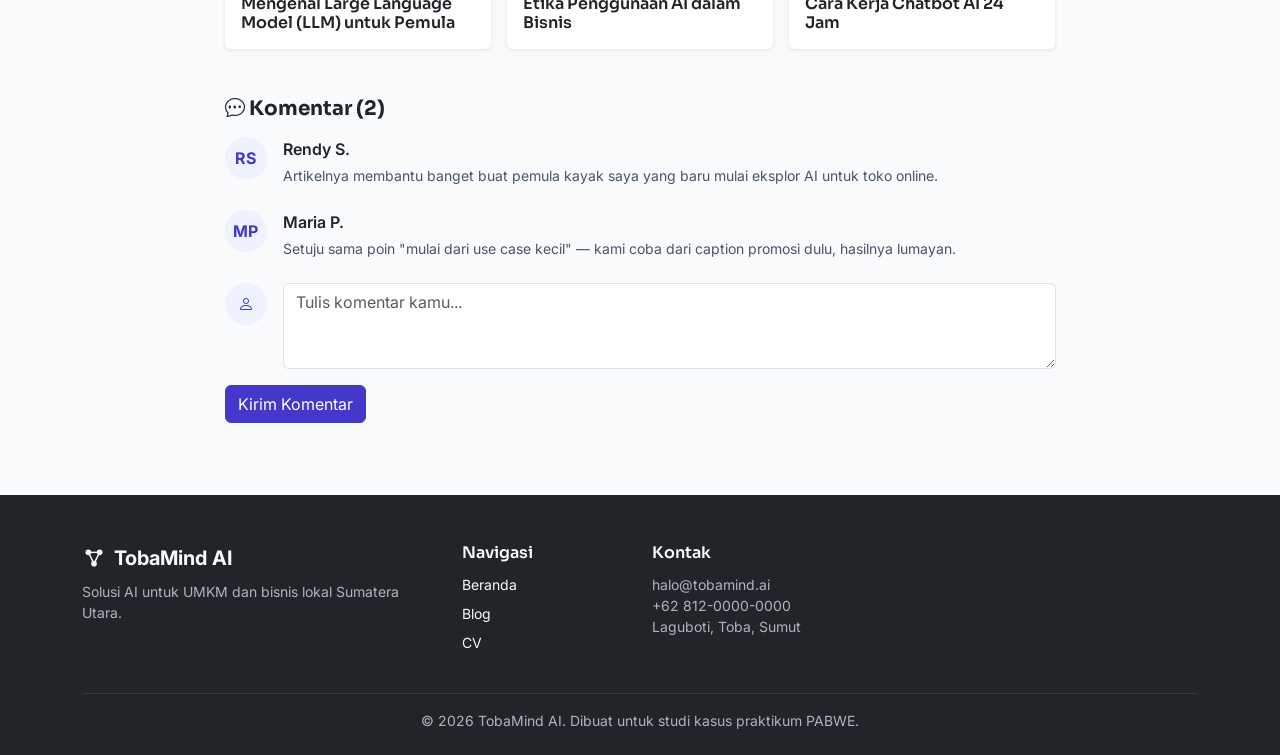
==== commit 14fd0cbc: "Perbaikan3" ====
--- a/blog-detail.html
+++ b/blog-detail.html
@@ -17,6 +17,9 @@
       --brand-dark: #3730a3;
       --brand-soft: #eef2ff;
       --accent: #f59e0b;
+      --accent-text: #92400e; /* versi gelap accent, lolos kontras WCAG AA */
+      --gray-safe: #475569;   /* pengganti #6c757d yang lebih gelap */
+      --gray-on-dark: #adb5bd; /* abu-abu terang utk teks sekunder di footer gelap */
     }
     body { font-family: "Inter", sans-serif; background: #f8fafc; }
     h1, h2, h3, .navbar-brand, .fw-display { font-family: "Sora", sans-serif; }
@@ -57,6 +60,16 @@
     }
     .related-card { transition: transform .2s ease; }
     .related-card:hover { transform: translateY(-4px); }
+
+    /* ==== Perbaikan kontras warna (WCAG 2 AA) ==== */
+    .brand-accent-text { color: var(--accent-text); }
+    .text-muted-safe { color: var(--gray-safe) !important; }
+    .footer-text-safe { color: var(--gray-on-dark) !important; }
+
+    /* ==== Perbaikan urutan heading (heading-order), tampilan visual dipertahankan ==== */
+    h2.sec-title { font-size: 1.25rem; font-weight: 700; }
+    h3.related-title { font-size: 1rem; font-weight: 600; margin-bottom: 0; }
+    h3.footer-title { font-size: 1rem; font-weight: 600; margin-bottom: .75rem; }
   </style>
 </head>
 <body>
@@ -73,7 +86,7 @@
           <line x1="9" y1="9" x2="17" y2="25" stroke="currentColor" stroke-width="2" />
           <line x1="25" y1="9" x2="17" y2="25" stroke="currentColor" stroke-width="2" />
         </svg>
-        TobaMind <span class="text-warning">AI</span>
+        TobaMind <span class="brand-accent-text">AI</span>
       </a>
       <button class="navbar-toggler" type="button" data-bs-toggle="collapse" data-bs-target="#navMain" aria-label="Toggle navigation">
         <span class="navbar-toggler-icon"></span>
@@ -149,7 +162,7 @@
             oleh orang yang sebenarnya membutuhkannya."
           </blockquote>
 
-          <h5 class="fw-bold mt-4 mb-3">Beberapa tips memulai adopsi generative AI untuk bisnis:</h5>
+          <h2 class="sec-title mt-4 mb-3">Beberapa tips memulai adopsi generative AI untuk bisnis:</h2>
           <ul class="list-unstyled">
             <li class="mb-2"><i class="bi bi-check-circle-fill text-success me-2"></i>Mulai dari satu use case kecil, misalnya draf caption promosi.</li>
             <li class="mb-2"><i class="bi bi-check-circle-fill text-success me-2"></i>Selalu review hasil AI sebelum dipublikasikan ke pelanggan.</li>
@@ -168,13 +181,13 @@
 
         <!-- Artikel terkait -->
         <section aria-labelledby="artikel-terkait">
-        <h5 class="fw-bold mt-5 mb-3" id="artikel-terkait">Artikel Terkait</h5>
+        <h2 class="sec-title mt-5 mb-3" id="artikel-terkait">Artikel Terkait</h2>
         <div class="row g-3 mb-5">
           <div class="col-md-4">
             <div class="card related-card h-100 border-0 shadow-sm">
               <div class="card-body">
                 <span class="badge bg-brand-soft text-brand mb-2"><i class="bi bi-tag"></i> LLM</span>
-                <h6 class="card-title"><a href="blog.html" class="text-dark text-decoration-none">Mengenal Large Language Model (LLM) untuk Pemula</a></h6>
+                <h3 class="card-title related-title"><a href="blog.html" class="text-dark text-decoration-none">Mengenal Large Language Model (LLM) untuk Pemula</a></h3>
               </div>
             </div>
           </div>
@@ -182,7 +195,7 @@
             <div class="card related-card h-100 border-0 shadow-sm">
               <div class="card-body">
                 <span class="badge bg-brand-soft text-brand mb-2"><i class="bi bi-tag"></i> Etika AI</span>
-                <h6 class="card-title"><a href="blog.html" class="text-dark text-decoration-none">Etika Penggunaan AI dalam Bisnis</a></h6>
+                <h3 class="card-title related-title"><a href="blog.html" class="text-dark text-decoration-none">Etika Penggunaan AI dalam Bisnis</a></h3>
               </div>
             </div>
           </div>
@@ -190,7 +203,7 @@
             <div class="card related-card h-100 border-0 shadow-sm">
               <div class="card-body">
                 <span class="badge bg-brand-soft text-brand mb-2"><i class="bi bi-tag"></i> Otomasi</span>
-                <h6 class="card-title"><a href="blog.html" class="text-dark text-decoration-none">Cara Kerja Chatbot AI 24 Jam</a></h6>
+                <h3 class="card-title related-title"><a href="blog.html" class="text-dark text-decoration-none">Cara Kerja Chatbot AI 24 Jam</a></h3>
               </div>
             </div>
           </div>
@@ -199,20 +212,20 @@
 
         <!-- Komentar -->
         <section aria-labelledby="komentar">
-        <h5 class="fw-bold mb-3" id="komentar"><i class="bi bi-chat-dots"></i> Komentar (2)</h5>
+        <h2 class="sec-title mb-3" id="komentar"><i class="bi bi-chat-dots"></i> Komentar (2)</h2>
 
         <div class="d-flex gap-3 mb-4">
           <div class="avatar-circle">RS</div>
           <div>
             <p class="fw-semibold mb-1">Rendy S.</p>
-            <p class="text-secondary small mb-0">Artikelnya membantu banget buat pemula kayak saya yang baru mulai eksplor AI untuk toko online.</p>
+            <p class="text-muted-safe small mb-0">Artikelnya membantu banget buat pemula kayak saya yang baru mulai eksplor AI untuk toko online.</p>
           </div>
         </div>
         <div class="d-flex gap-3 mb-4">
           <div class="avatar-circle">MP</div>
           <div>
             <p class="fw-semibold mb-1">Maria P.</p>
-            <p class="text-secondary small mb-0">Setuju sama poin "mulai dari use case kecil" — kami coba dari caption promosi dulu, hasilnya lumayan.</p>
+            <p class="text-muted-safe small mb-0">Setuju sama poin "mulai dari use case kecil" — kami coba dari caption promosi dulu, hasilnya lumayan.</p>
           </div>
         </div>
 
@@ -245,10 +258,10 @@
             </svg>
             TobaMind AI
           </div>
-          <p class="text-secondary small">Solusi AI untuk UMKM dan bisnis lokal Sumatera Utara.</p>
+          <p class="footer-text-safe small">Solusi AI untuk UMKM dan bisnis lokal Sumatera Utara.</p>
         </div>
         <div class="col-6 col-lg-2">
-          <h6 class="mb-3">Navigasi</h6>
+          <h3 class="footer-title">Navigasi</h3>
           <ul class="list-unstyled small">
             <li class="mb-2"><a href="index.html" class="link-light link-underline-opacity-0 text-decoration-none">Beranda</a></li>
             <li class="mb-2"><a href="blog.html" class="link-light link-underline-opacity-0 text-decoration-none">Blog</a></li>
@@ -256,12 +269,12 @@
           </ul>
         </div>
         <div class="col-6 col-lg-3">
-          <h6 class="mb-3">Kontak</h6>
-          <p class="text-secondary small mb-0">halo@tobamind.ai<br />+62 812-0000-0000<br />Laguboti, Toba, Sumut</p>
+          <h3 class="footer-title">Kontak</h3>
+          <p class="footer-text-safe small mb-0">halo@tobamind.ai<br />+62 812-0000-0000<br />Laguboti, Toba, Sumut</p>
         </div>
       </div>
       <hr class="border-secondary mt-4 mb-3" />
-      <p class="text-center text-secondary small mb-0">&copy; 2026 TobaMind AI. Dibuat untuk studi kasus praktikum PABWE.</p>
+      <p class="text-center footer-text-safe small mb-0">&copy; 2026 TobaMind AI. Dibuat untuk studi kasus praktikum PABWE.</p>
     </div>
   </footer>
 
